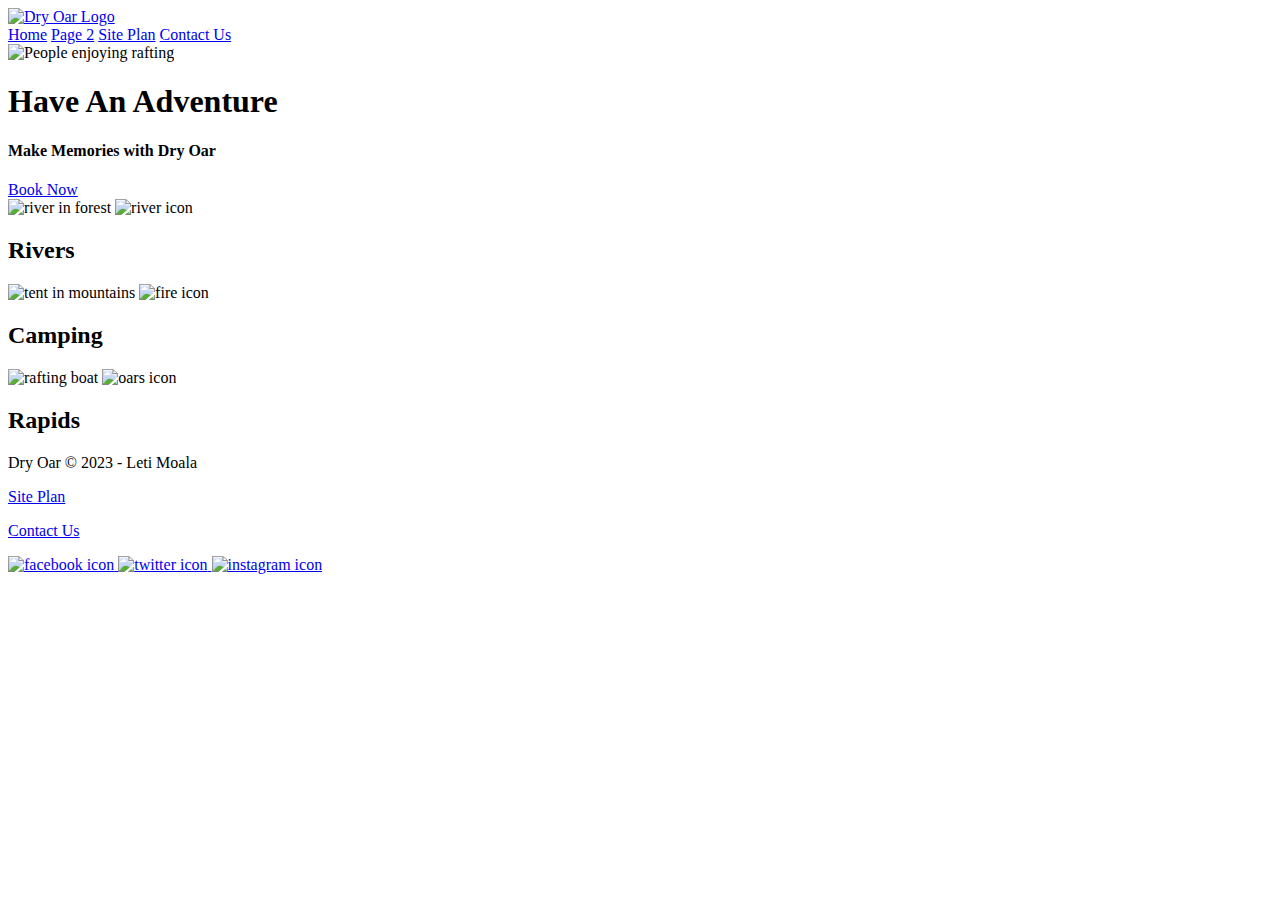
==== wwr/index.html @ 0a846100 "wireframe for site plan added" ====
<!DOCTYPE html>
<html lang="en">
<head>
    <meta charset="UTF-8">
    <meta http-equiv="X-UA-Compatible" content="IE=edge">
    <meta name="viewport" content="width=device-width, initial-scale=1.0">
    <title>Whitewater Rafting Vacations</title>
</head>
<body>
    <header>
        <a id="logo_link" href="index.html">
            <img class="logo" src="images/logo.png" alt="Dry Oar Logo">
        </a>
        <nav>
            <a href="index.html">Home</a>
            <a href="#">Page 2</a>
            <a href="site-plan-rafting.html">Site Plan</a>
            <a href="contactus.html">Contact Us</a>
        </nav>
    </header>
    <div id="hero">
        <div id="hero-box">
            <img id="hero-img" src="images/hero.png" alt="People enjoying rafting">
        </div>
        <section id="hero-msg">
            <h1 class="home-title">Have An Adventure</h1>
            <h4>Make Memories with Dry Oar</h4>
            <div class="button box">
                <a class="book" href="contactus.html">Book Now</a>
            </div>
        </section>
    </div>
    <main class="home-grid">
        <section class="rivers-card">
            <img class="card-img" src="images/rivers.jpg" alt="river in forest">
            <img class="icon" src="images/river_icon.png" alt="river icon">
            <h2>Rivers</h2>
        </section>
        <section class="camping-card">
            <img class="card-img" src="images/camping.jpg" alt="tent in mountains">
            <img class="icon" src="images/fire_icon.png" alt="fire icon">
            <h2>Camping</h2>
        </section>
        <section class="rapids-card">
            <img class="card-img" src="images/rapids.jpg" alt="rafting boat">
            <img class="icon" src="images/oars.png" alt="oars icon">
            <h2>Rapids</h2>
        </section>
    </main>
    <footer>
        <p>Dry Oar &copy; 2023 - Leti Moala</p>
        <p><a href="site-plan-rafting.html">Site Plan</a></p>
        <p><a href="contactus.html">Contact Us</a></p>
        <div class="social">
            <a href="https://facebook.com">
                <img src="images/facebook.png" alt="facebook icon">
            </a>
            <a href="https://twitter.com">
                <img src="images/twitter.png" alt="twitter icon">
            </a>
            <a href="https://instagram.com">
                <img src="images/instagram.png" alt="instagram icon">
            </a>
        </div>
    </footer>
</body>
</html>
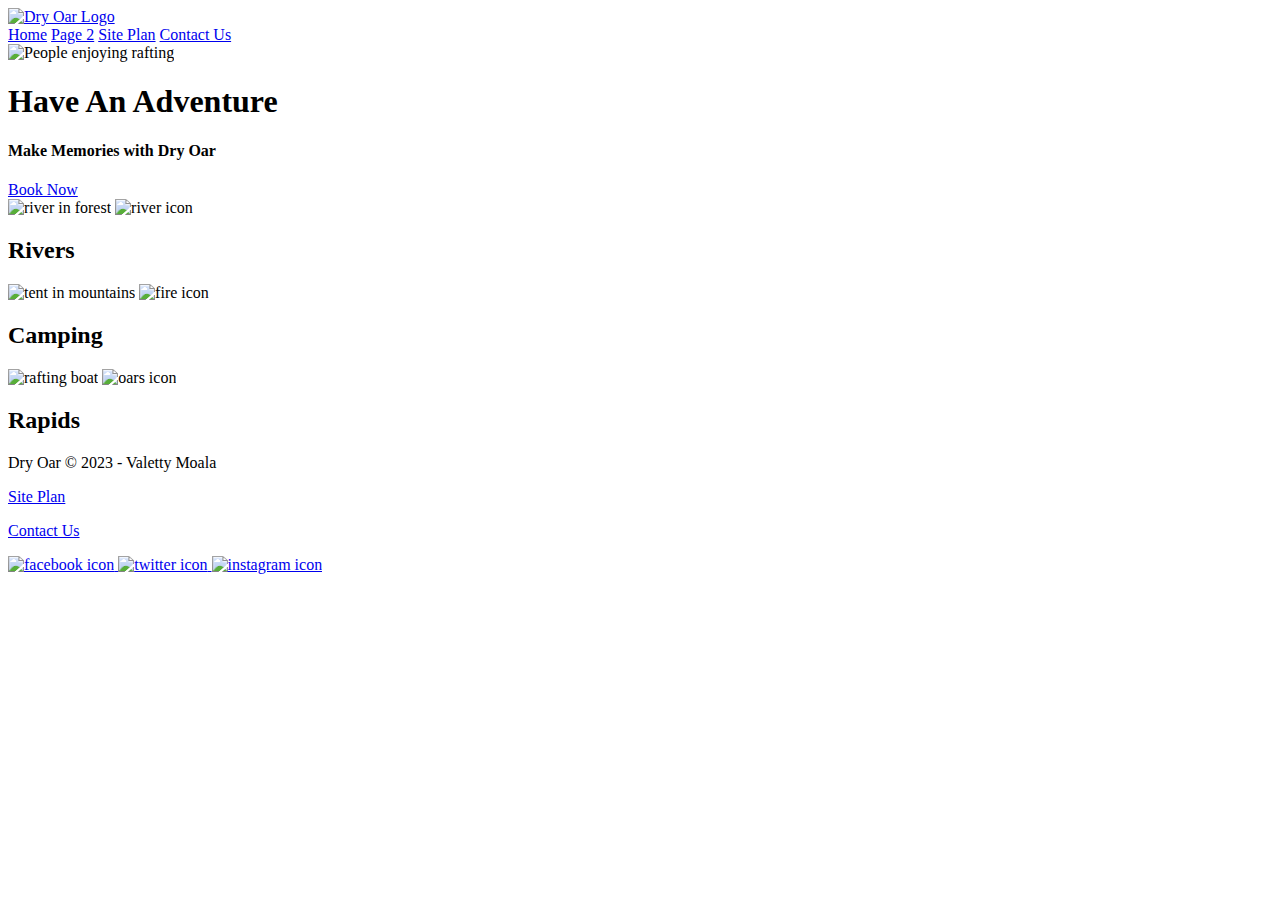
==== commit b02be516: "wireframe wwr added" ====
--- a/wwr/index.html
+++ b/wwr/index.html
@@ -48,7 +48,7 @@
         </section>
     </main>
     <footer>
-        <p>Dry Oar &copy; 2023 - Leti Moala</p>
+        <p>Dry Oar &copy; 2023 - Valetty Moala</p>
         <p><a href="site-plan-rafting.html">Site Plan</a></p>
         <p><a href="contactus.html">Contact Us</a></p>
         <div class="social">
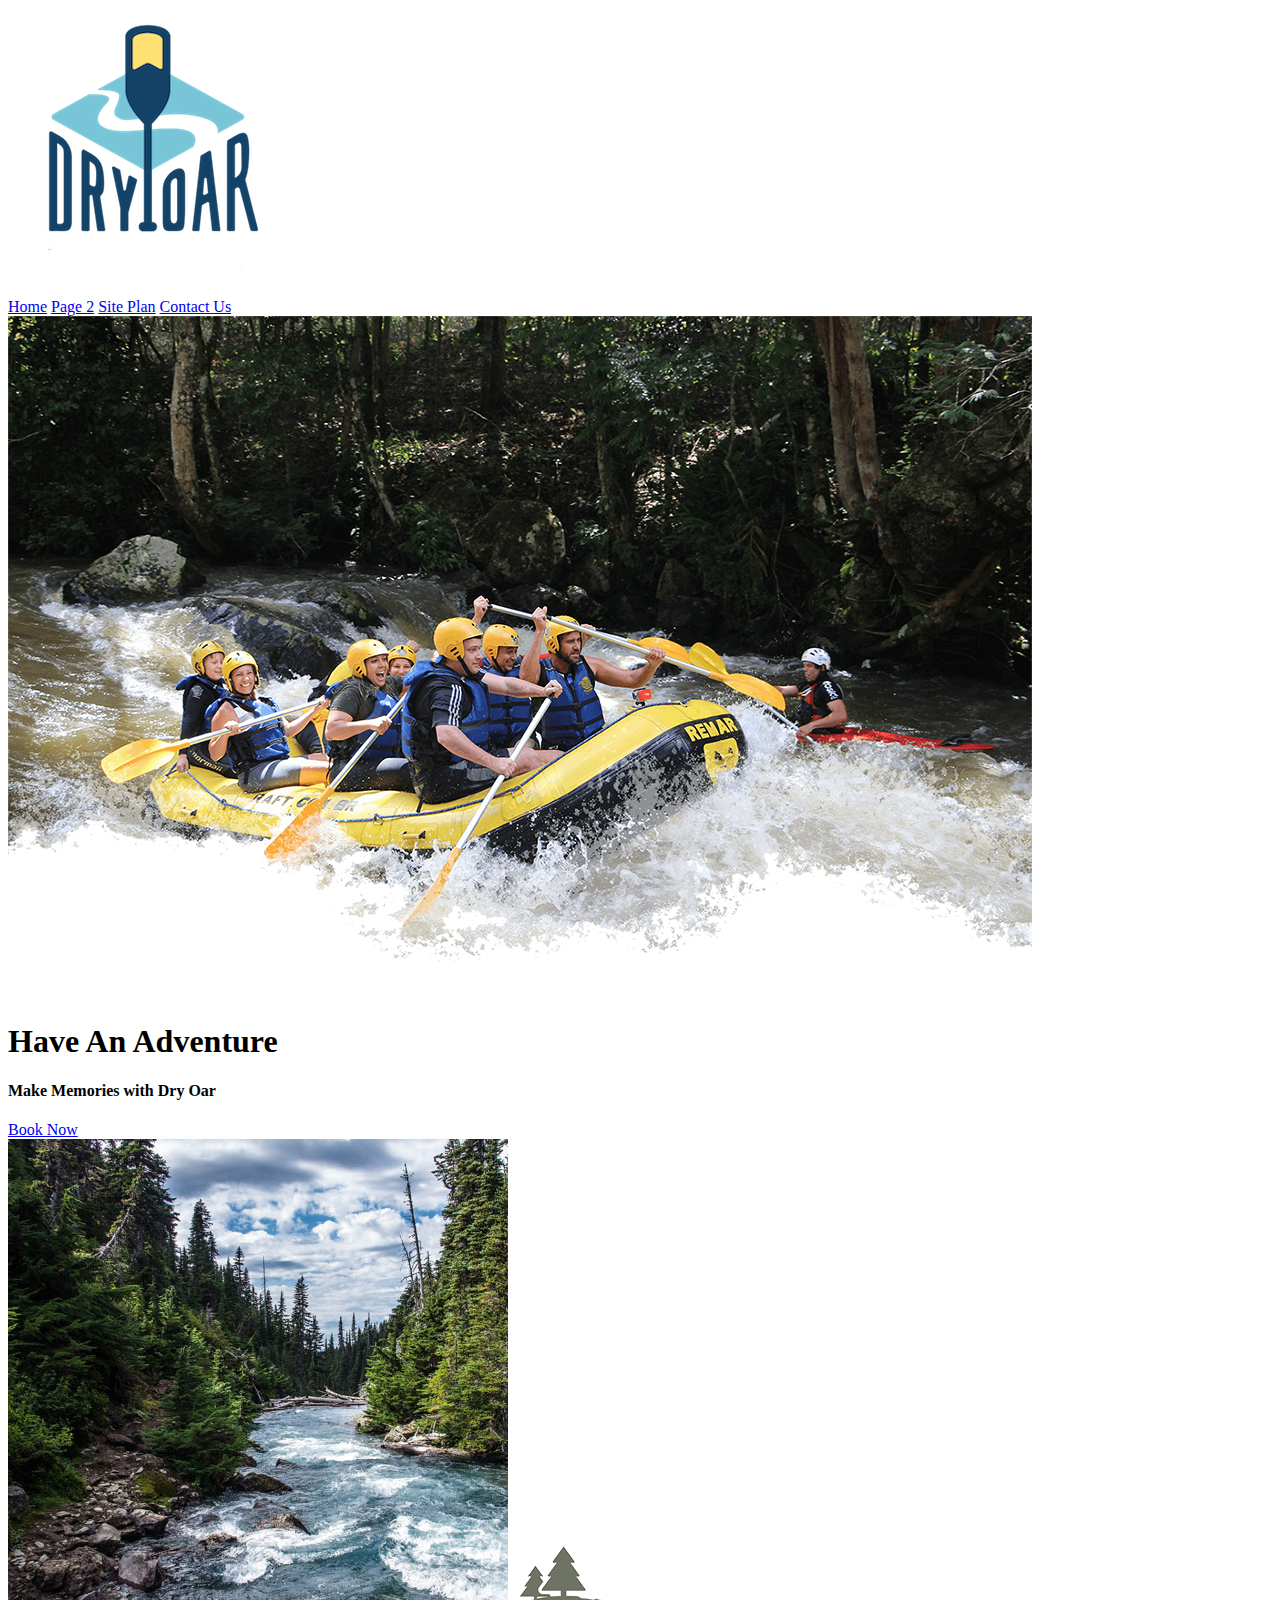
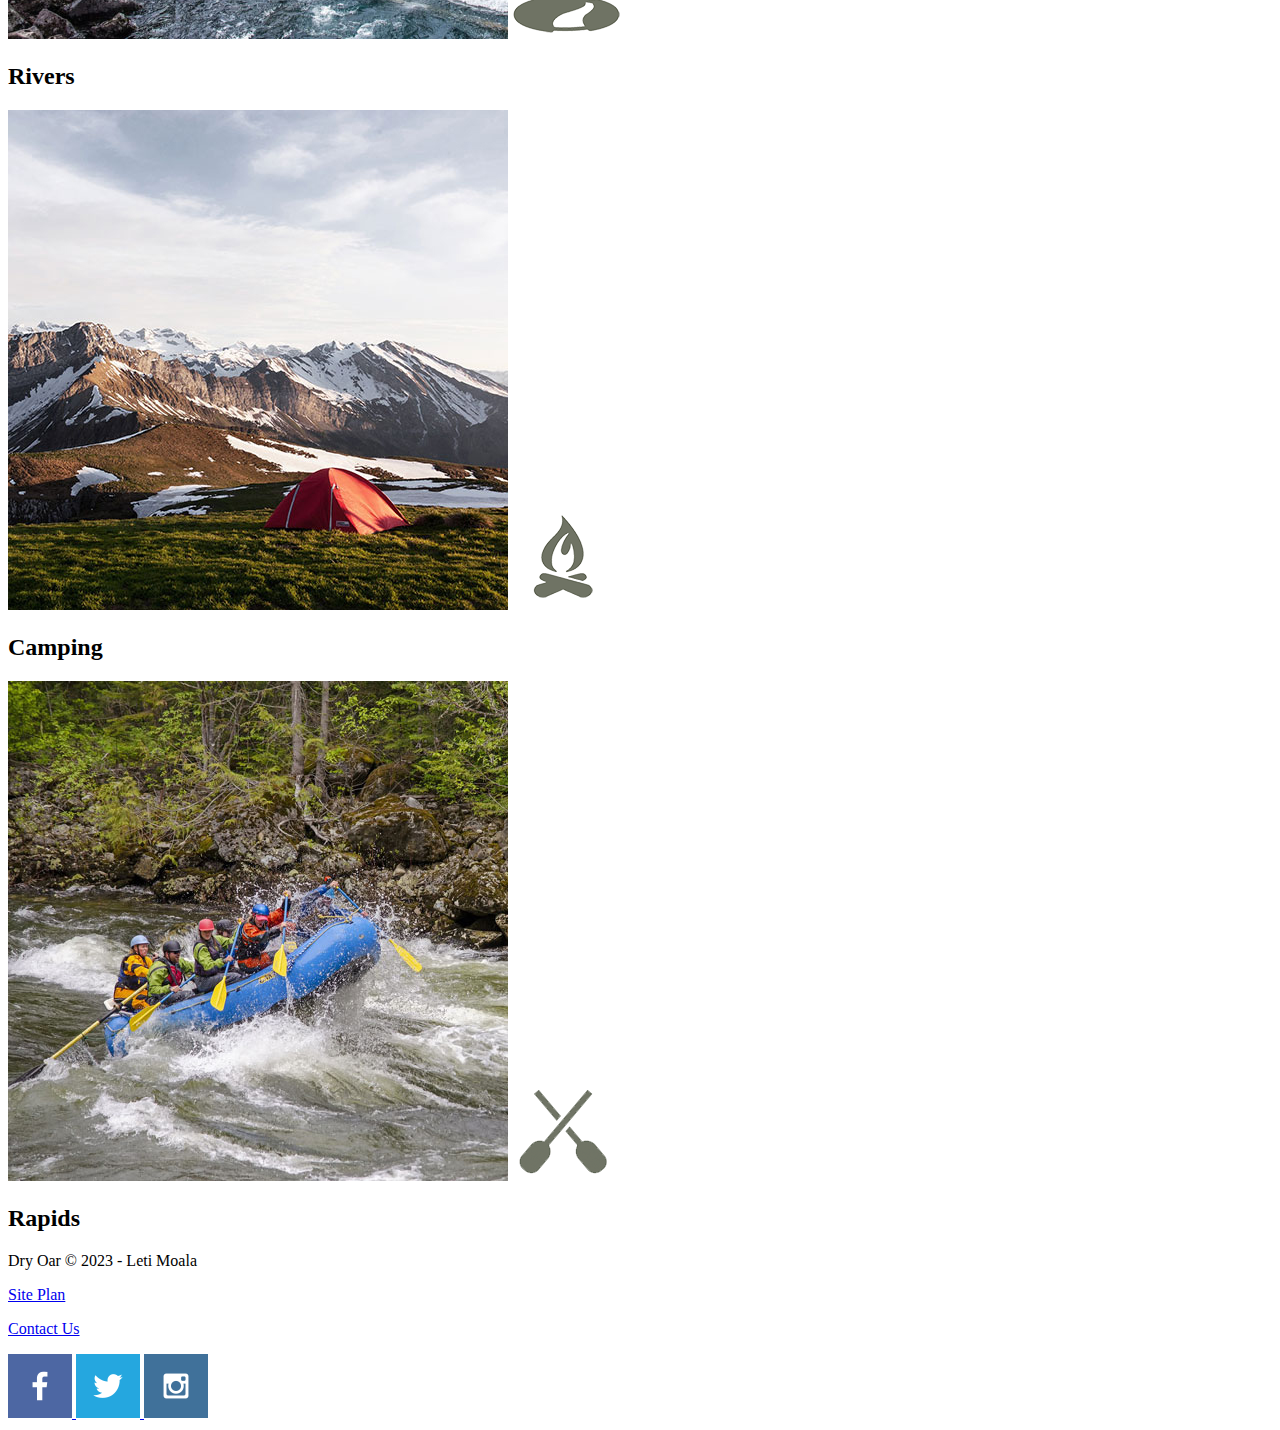
==== commit f804aecf: "name changes" ====
--- a/wwr/index.html
+++ b/wwr/index.html
@@ -48,7 +48,7 @@
         </section>
     </main>
     <footer>
-        <p>Dry Oar &copy; 2023 - Valetty Moala</p>
+        <p>Dry Oar &copy; 2023 - Leti Moala</p>
         <p><a href="site-plan-rafting.html">Site Plan</a></p>
         <p><a href="contactus.html">Contact Us</a></p>
         <div class="social">
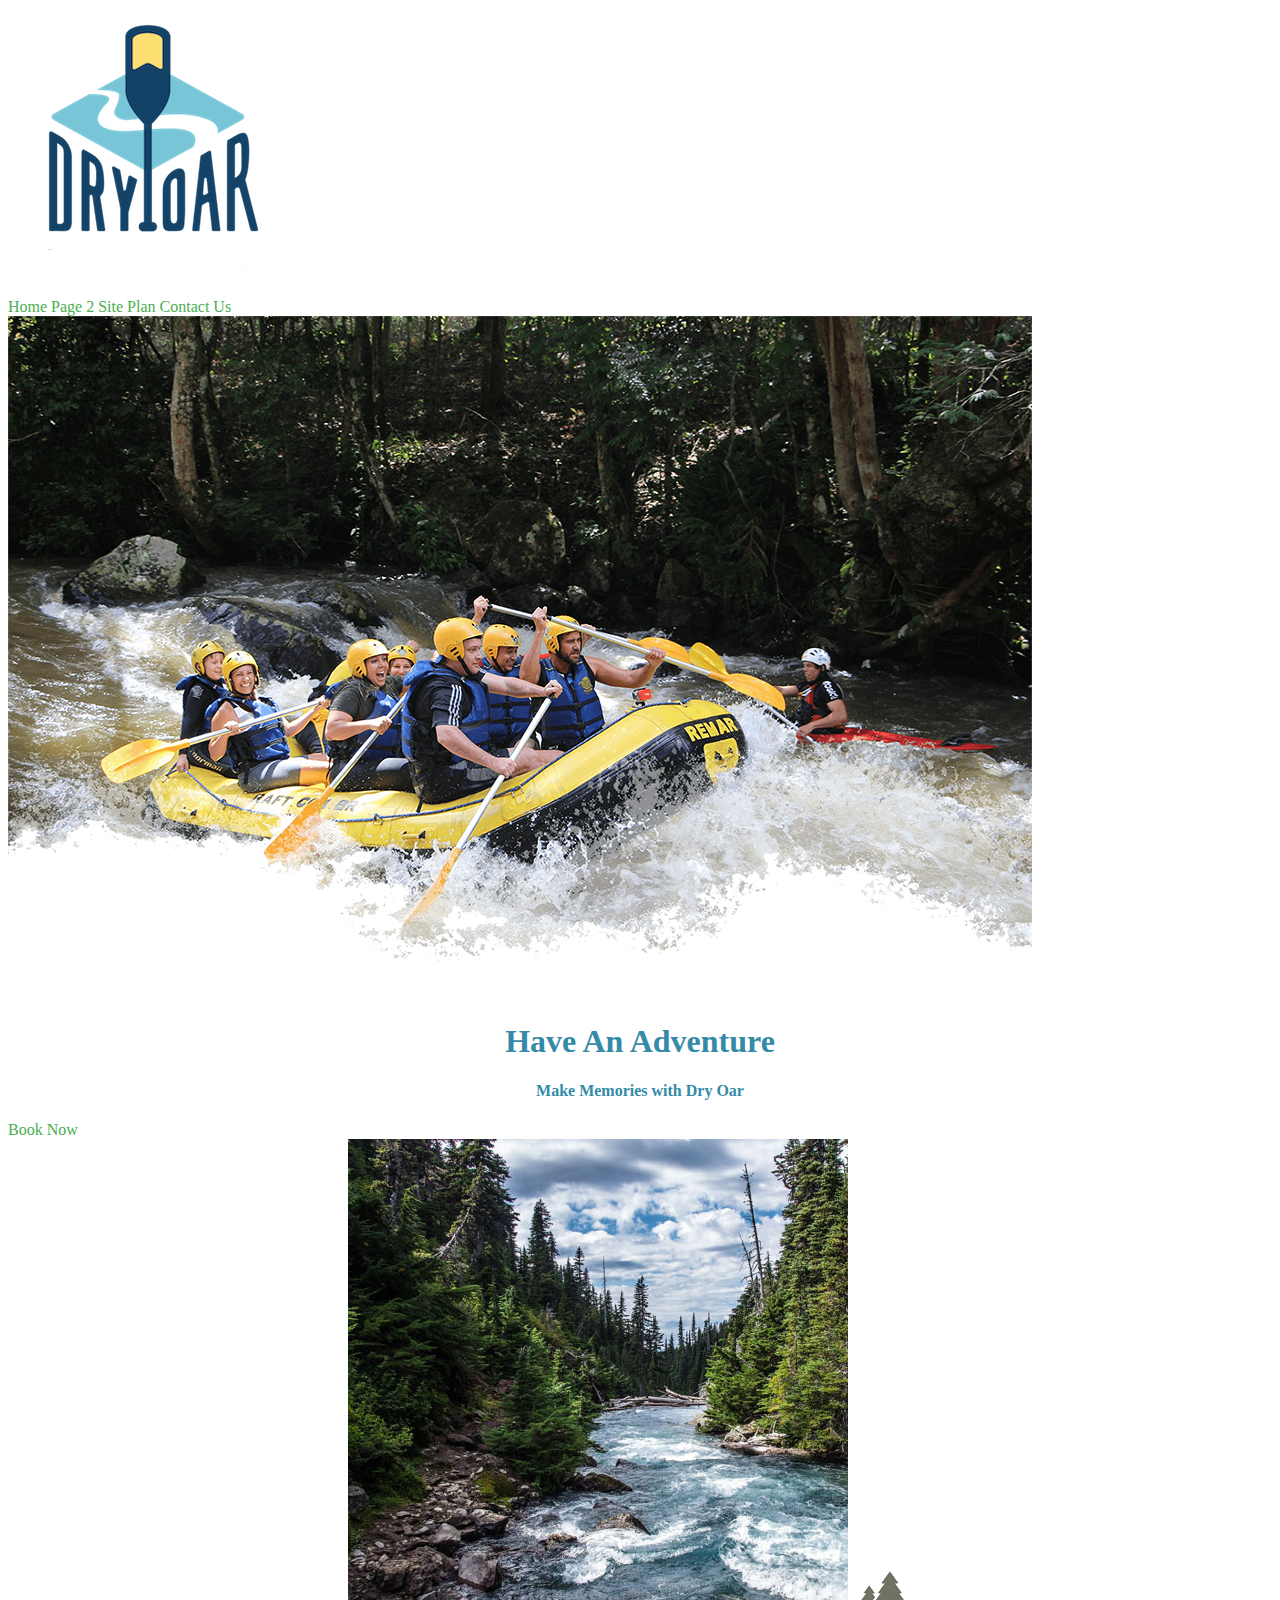
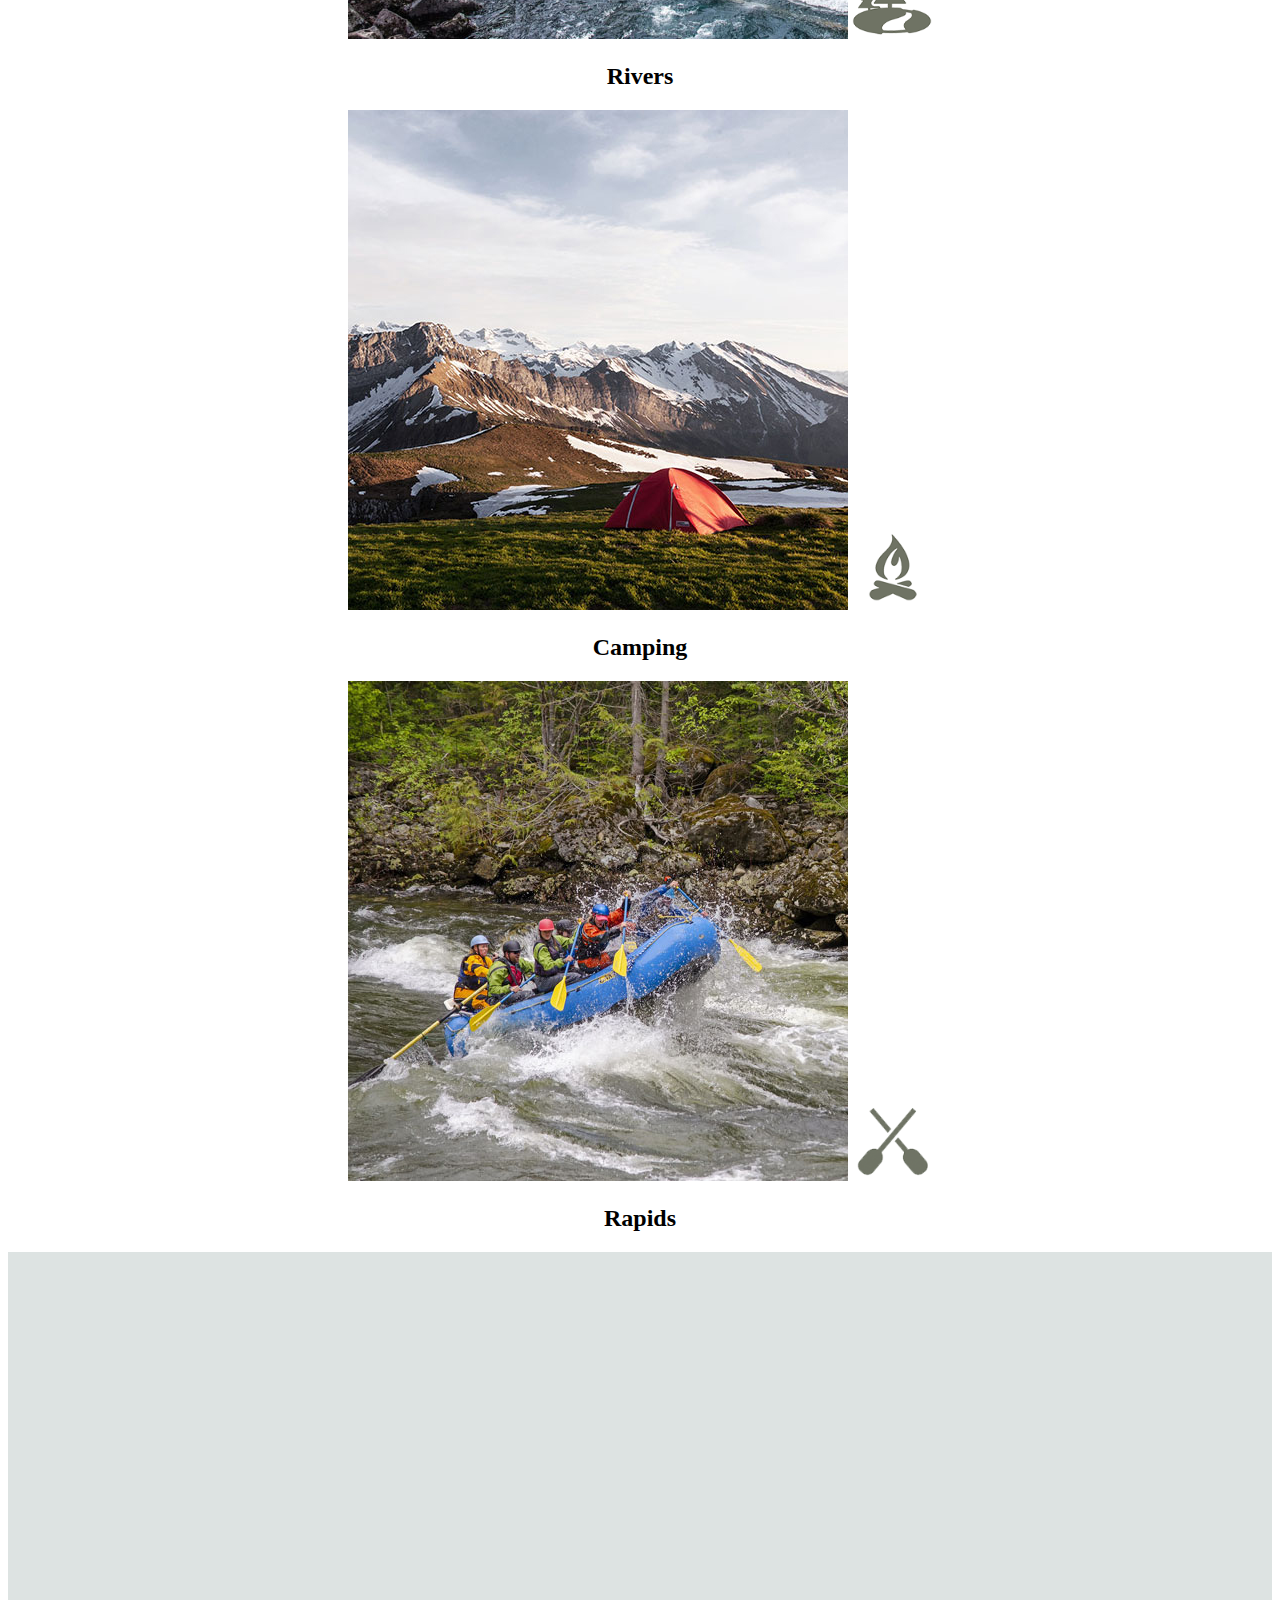
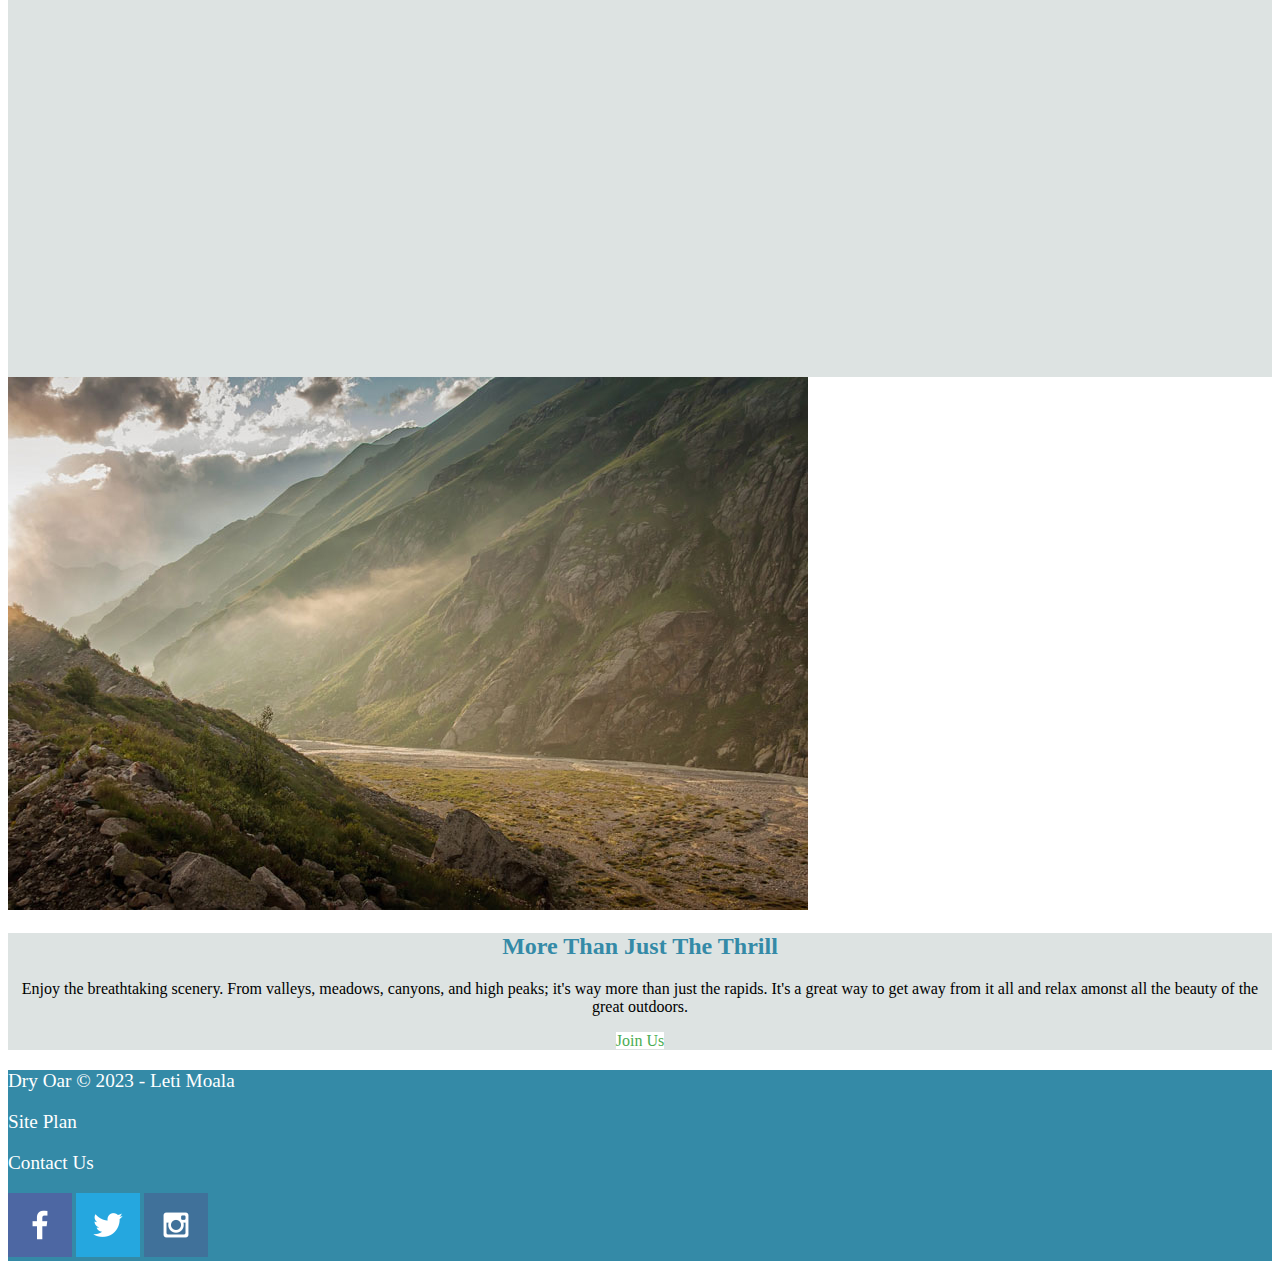
==== commit 747fbe85: "css added for wwr site" ====
--- a/wwr/index.html
+++ b/wwr/index.html
@@ -5,63 +5,73 @@
     <meta http-equiv="X-UA-Compatible" content="IE=edge">
     <meta name="viewport" content="width=device-width, initial-scale=1.0">
     <title>Whitewater Rafting Vacations</title>
+    <link rel="stylesheet" href="styles/style.css">
 </head>
 <body>
-    <header>
-        <a id="logo_link" href="index.html">
-            <img class="logo" src="images/logo.png" alt="Dry Oar Logo">
-        </a>
-        <nav>
-            <a href="index.html">Home</a>
-            <a href="#">Page 2</a>
-            <a href="site-plan-rafting.html">Site Plan</a>
-            <a href="contactus.html">Contact Us</a>
-        </nav>
-    </header>
-    <div id="hero">
-        <div id="hero-box">
-            <img id="hero-img" src="images/hero.png" alt="People enjoying rafting">
+    <div id="content">
+        <header>
+            <a id="logo_link" href="index.html">
+                <img class="logo" src="images/logo.png" alt="Dry Oar Logo">
+            </a>
+            <nav>
+                <a href="index.html">Home</a>
+                <a href="#">Page 2</a>
+                <a href="site-plan-rafting.html">Site Plan</a>
+                <a href="contactus.html">Contact Us</a>
+            </nav>
+        </header>
+        <div id="hero">
+            <div id="hero-box">
+                <img id="hero-img" src="images/hero.png" alt="People enjoying rafting">
+            </div>
+            <section id="hero-msg">
+                <h1 class="home-title">Have An Adventure</h1>
+                <h4>Make Memories with Dry Oar</h4>
+                <div class="button box">
+                    <a class="book" href="contactus.html">Book Now</a>
+                </div>
+            </section>
         </div>
-        <section id="hero-msg">
-            <h1 class="home-title">Have An Adventure</h1>
-            <h4>Make Memories with Dry Oar</h4>
-            <div class="button box">
-                <a class="book" href="contactus.html">Book Now</a>
+        <main class="home-grid">
+            <section class="rivers-card">
+                <img class="card-img" src="images/rivers.jpg" alt="river in forest">
+                <img class="icon" src="images/river_icon.png" alt="river icon">
+                <h2>Rivers</h2>
+            </section>
+            <section class="camping-card">
+                <img class="card-img" src="images/camping.jpg" alt="tent in mountains">
+                <img class="icon" src="images/fire_icon.png" alt="fire icon">
+                <h2>Camping</h2>
+            </section>
+            <section class="rapids-card">
+                <img class="card-img" src="images/rapids.jpg" alt="rafting boat">
+                <img class="icon" src="images/oars.png" alt="oars icon">
+                <h2>Rapids</h2>
+            </section>
+            <div id="background"></div>
+            <img class="mountains" src="images/mountains.jpg" alt="Misty mountains">
+            <section class="msg">
+                <h2>More Than Just The Thrill</h2>
+                <p>Enjoy the breathtaking scenery. From valleys, meadows, canyons, and high peaks; it's way more than just the rapids. It's a great way to get away from it all and relax amonst all the beauty of the great outdoors.</p>
+                <a class="join" href="rivers.html">Join Us</a>
+            </section>
+        </main>
+        <footer>
+            <p>Dry Oar &copy; 2023 - Leti Moala</p>
+            <p><a href="site-plan-rafting.html">Site Plan</a></p>
+            <p><a href="contactus.html">Contact Us</a></p>
+            <div class="social">
+                <a href="https://facebook.com" target="_blank">
+                    <img src="images/facebook.png" alt="facebook icon">
+                </a>
+                <a href="https://twitter.com" target="_blank">
+                    <img src="images/twitter.png" alt="twitter icon">
+                </a>
+                <a href="https://instagram.com" target="_blank">
+                    <img src="images/instagram.png" alt="instagram icon">
+                </a>
             </div>
-        </section>
+        </footer>
     </div>
-    <main class="home-grid">
-        <section class="rivers-card">
-            <img class="card-img" src="images/rivers.jpg" alt="river in forest">
-            <img class="icon" src="images/river_icon.png" alt="river icon">
-            <h2>Rivers</h2>
-        </section>
-        <section class="camping-card">
-            <img class="card-img" src="images/camping.jpg" alt="tent in mountains">
-            <img class="icon" src="images/fire_icon.png" alt="fire icon">
-            <h2>Camping</h2>
-        </section>
-        <section class="rapids-card">
-            <img class="card-img" src="images/rapids.jpg" alt="rafting boat">
-            <img class="icon" src="images/oars.png" alt="oars icon">
-            <h2>Rapids</h2>
-        </section>
-    </main>
-    <footer>
-        <p>Dry Oar &copy; 2023 - Leti Moala</p>
-        <p><a href="site-plan-rafting.html">Site Plan</a></p>
-        <p><a href="contactus.html">Contact Us</a></p>
-        <div class="social">
-            <a href="https://facebook.com">
-                <img src="images/facebook.png" alt="facebook icon">
-            </a>
-            <a href="https://twitter.com">
-                <img src="images/twitter.png" alt="twitter icon">
-            </a>
-            <a href="https://instagram.com">
-                <img src="images/instagram.png" alt="instagram icon">
-            </a>
-        </div>
-    </footer>
 </body>
 </html>--- a/wwr/styles/style.css
+++ b/wwr/styles/style.css
@@ -0,0 +1,100 @@
+#content {
+    max-width: 1600px;
+    margin: 0 auto;
+}
+
+nav a {
+    text-align: center;
+    color:#4aad52;
+    text-decoration: none;
+}
+
+#hero-msg h1, #hero-msg h4 {
+    text-align: center;
+}
+
+.button-box {
+    text-align: center;
+}
+
+main section {
+    text-align: center;
+}
+
+#background {
+    height: 725px;
+}
+
+body {
+    background-color: white;
+}
+
+header {
+    background-color: white;
+}
+
+nav a:hover {
+    background-color: #b85b3b;
+    color: white;
+}
+
+.book, .join {
+    background-color: white;
+    color: #4aad52;
+    text-decoration: none;
+}
+
+.book:hover, .join:hover {
+    background-color: #b85b3b;
+    color: white;
+}
+
+#background {
+    background-color: #dde3e2;
+}
+
+.msg {
+    background-color: #dde3e2;
+}
+
+.msg h2 {
+    color:#348aa7;
+}
+
+.msg p {
+    color: black
+}
+
+footer {
+    background-color: #348aa7;
+    color: white;
+}
+
+footer a {
+    color:white;
+    text-decoration: none;
+}
+
+footer p {
+    font-size: 1.2em;
+}
+
+footer a:hover {
+    color: #dde3e2;
+}
+
+footer p a:hover {
+    text-decoration: underline;
+}
+
+.home-title {
+    color: #348aa7;
+}
+
+h4 {
+    color: #348aa7;
+}
+
+.icon {
+    width: 80px;
+}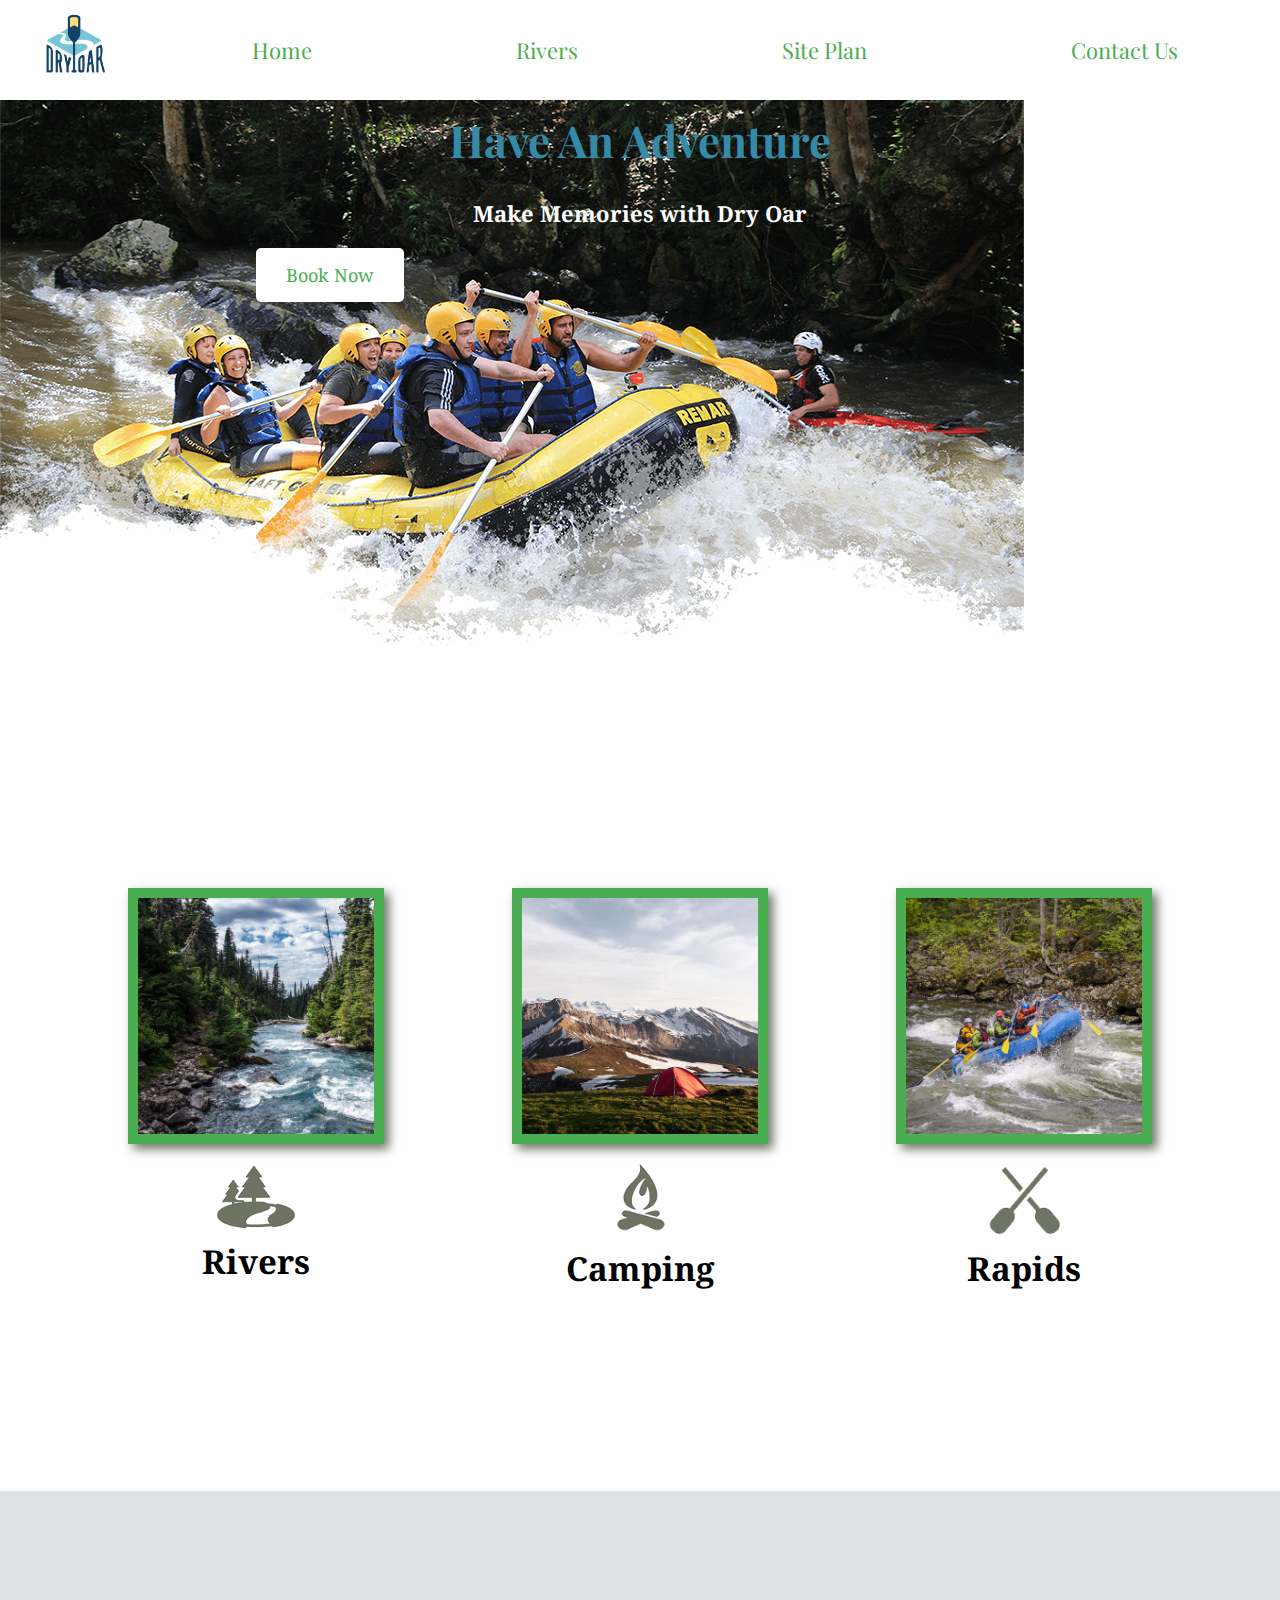
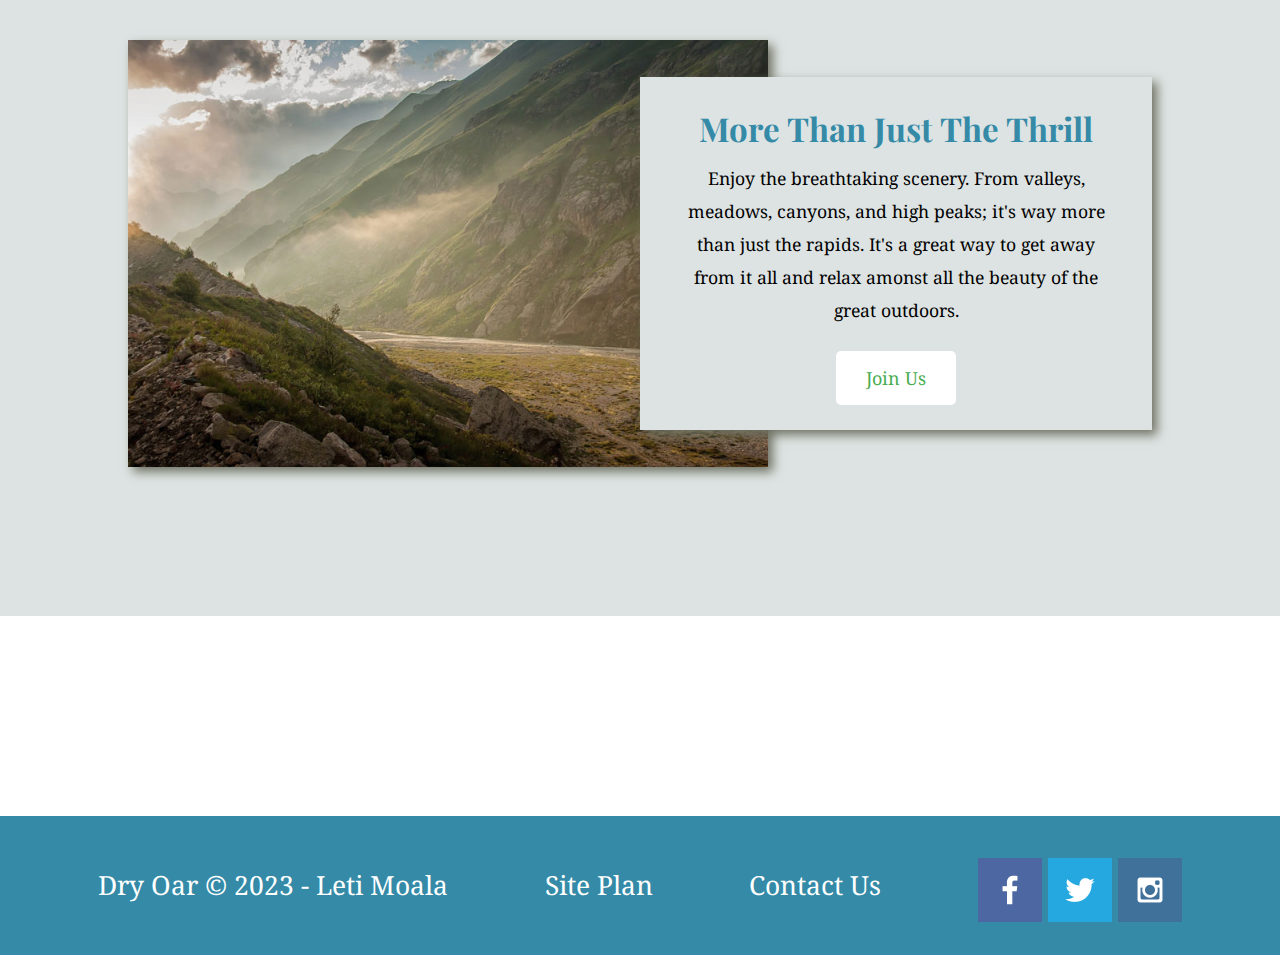
==== commit 346f45cf: "changes wwr" ====
--- a/wwr/index.html
+++ b/wwr/index.html
@@ -15,7 +15,7 @@
             </a>
             <nav>
                 <a href="index.html">Home</a>
-                <a href="#">Page 2</a>
+                <a href="#">Rivers</a>
                 <a href="site-plan-rafting.html">Site Plan</a>
                 <a href="contactus.html">Contact Us</a>
             </nav>
--- a/wwr/styles/style.css
+++ b/wwr/styles/style.css
@@ -1,36 +1,54 @@
+@import url('https://fonts.googleapis.com/css2?family=Noto+Serif&family=Playfair+Display&display=swap');
+
 #content {
     max-width: 1600px;
     margin: 0 auto;
 }
 
+nav {
+    display: flex;
+    justify-content: space-around;
+}
 nav a {
     text-align: center;
     color:#4aad52;
     text-decoration: none;
+    padding: 35px;
 }
 
 #hero-msg h1, #hero-msg h4 {
     text-align: center;
 }
 
+#hero-msg h4 {
+    color: white;
+}
+
 .button-box {
     text-align: center;
 }
 
 main section {
     text-align: center;
-}
-
-#background {
-    height: 725px;
 }
 
 body {
     background-color: white;
+    font-family: 'Noto Serif';
+    font-size: 22px;
+    margin: 0;
+    padding: 0;
+}
+
+h2 {
+    margin: 0;
 }
 
 header {
+    display: grid;
+    grid-template-columns: 150px auto;
     background-color: white;
+    font-family: 'Playfair Display';
 }
 
 nav a:hover {
@@ -42,6 +60,10 @@
     background-color: white;
     color: #4aad52;
     text-decoration: none;
+    font-size: 18px;
+    padding: 15px 30px;
+    margin-top: 50px;
+    border-radius: 5px;
 }
 
 .book:hover, .join:hover {
@@ -50,24 +72,40 @@
 }
 
 #background {
+    height: 725px;
     background-color: #dde3e2;
+    grid-column: 1/11;
+    grid-row: 4/9;
 }
 
 .msg {
     background-color: #dde3e2;
+    line-height: 1.5em;
+    padding: 35px;
+    grid-column: 6/10;
+    grid-row: 6/7;
+    box-shadow: 5px 5px 10px #6f7364;
 }
 
 .msg h2 {
     color:#348aa7;
+    font-family: 'Playfair Display';
 }
 
 .msg p {
-    color: black
+    color: black;
+    font-size: .8em;
+    padding-bottom: 15px;
 }
 
 footer {
     background-color: #348aa7;
     color: white;
+    padding: 25px 50px;
+    margin-top: 200px;
+    display: flex;
+    justify-content: space-around;
+    align-items: center;
 }
 
 footer a {
@@ -84,11 +122,14 @@
 }
 
 footer p a:hover {
-    text-decoration: underline;
+    text-decoration: none;
 }
 
 .home-title {
     color: #348aa7;
+    font-family: 'Playfair Display';
+    font-size: 2em;
+    margin-top: 10px;
 }
 
 h4 {
@@ -97,4 +138,125 @@
 
 .icon {
     width: 80px;
+    padding-top: 10px;
+}
+
+#logo_link {
+    padding-top: 5px;
+    justify-self: center;
+    align-self: center;
+}
+
+.logo {
+    width: 80px;
+}
+
+footer .social img {
+    padding-top: 15px;
+}
+.home-grid {
+    display: grid;
+    grid-template-columns: repeat(10, 1fr);
+}
+.rivers-card, .camping-card, .rapids-card {
+    margin: 200px 0;
+}
+
+.rivers-card {
+    grid-column: 2/4;
+    grid-row: 2/3;
+}
+
+.camping-card {
+    grid-column: 5/7;
+    grid-row: 2/3;
+}
+
+.rapids-card {
+    grid-column: 8/10;
+    grid-row: 2/3;
+}
+
+.card-img {
+    border: 10px solid #4aad52;
+    transition: transform .5s;
+    box-shadow: 5px 5px 10px #6f7364;
+}
+
+.card-img:hover {
+    opacity: .6;
+    transform: scale(1.1);
+}
+
+main section img {
+    box-sizing: border-box;
+}
+
+#hero {
+    display: grid;
+    grid-template-columns: 1fr 3fr 1fr;
+    margin-top: -100px;
+}
+
+#hero-box {
+    grid-column: 1/4;
+    grid-row: 1/3;
+    z-index: -1
+}
+
+#hero-msg {
+    grid-column: 2/3;
+    grid-row: 1/2;
+    margin-top: 100px;
+}
+
+.card-img, .mountains {
+    width: 100%
+}
+
+.mountains {
+    grid-column: 2/7;
+    grid-row: 5/8;
+    box-shadow: 5px 5px 10px #6f7364;
+}
+
+
+
+@media screen and (max-width: 900px) {
+    #hero, .home-grid {
+        display: block;
+        height: auto;
+    }
+    nav, footer {
+        flex-direction: column;
+    }
+    nav a {
+        display: block;
+        padding: 15px;
+    }
+    #hero {
+        margin-top: 0;
+    }
+    #hero-msg {
+        margin-top: 0;
+    }
+    .home-title {
+        font-size: 25px;
+        color: #6f7364
+    }
+    .rivers-card, .camping-card, .rapids-card {
+        margin: 50px auto;
+        width: 60%;
+    }
+    #background {
+        display: none;
+    }
+    .mountains, .msg {
+        width: 80%;
+        display: block;
+        margin: 0 auto;
+    }
+    footer {
+        margin-top: 25px;
+    }
 }